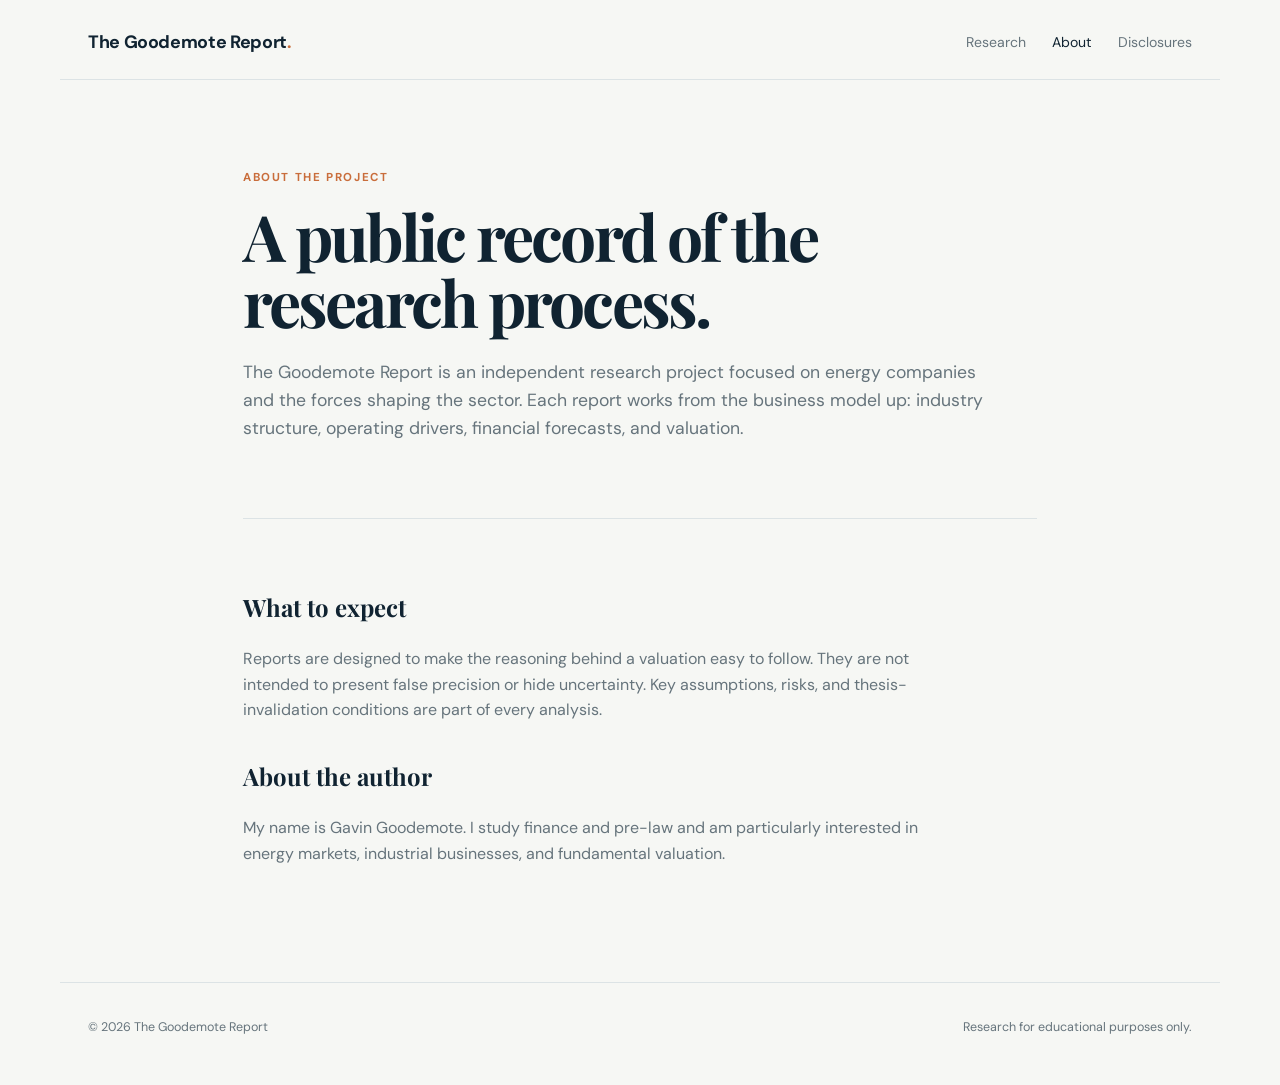
==== about.html @ 98908d02 "Add files via upload" ====
<!doctype html>
<html lang="en">
<head><meta charset="UTF-8" /><meta name="viewport" content="width=device-width, initial-scale=1.0" /><title>About | The Goodemote Report</title><link rel="stylesheet" href="styles.css" /></head>
<body>
  <header class="site-header"><a class="brand" href="index.html">The Goodemote Report<span>.</span></a><nav><a href="research.html">Research</a><a class="active" href="about.html">About</a><a href="disclosures.html">Disclosures</a></nav></header>
  <main class="page-shell narrow"><section class="page-intro"><p class="eyebrow">About the project</p><h1>A public record of the research process.</h1><p>The Goodemote Report is an independent research project focused on energy companies and the forces shaping the sector. Each report works from the business model up: industry structure, operating drivers, financial forecasts, and valuation.</p></section>
  <section class="prose"><h2>What to expect</h2><p>Reports are designed to make the reasoning behind a valuation easy to follow. They are not intended to present false precision or hide uncertainty. Key assumptions, risks, and thesis-invalidation conditions are part of every analysis.</p><h2>About the author</h2><p>My name is Gavin Goodemote. I study finance and pre-law and am particularly interested in energy markets, industrial businesses, and fundamental valuation.</p></section></main>
  <footer class="site-footer"><p>© 2026 The Goodemote Report</p><p>Research for educational purposes only.</p></footer>
</body>
</html>
---- styles.css ----
@import url('https://fonts.googleapis.com/css2?family=DM+Sans:wght@400;500;600;700&family=Playfair+Display:wght@600;700&display=swap');

:root { --navy:#102331; --ink:#18252d; --muted:#66747c; --line:#dce3e5; --cream:#f6f7f4; --orange:#c96d3b; --white:#fff; }
* { box-sizing:border-box; }
body { margin:0; color:var(--ink); background:var(--cream); font-family:'DM Sans',Arial,sans-serif; line-height:1.6; }
a { color:inherit; text-decoration:none; }
.site-header { max-width:1160px; margin:auto; padding:28px 28px 22px; display:flex; justify-content:space-between; align-items:center; border-bottom:1px solid var(--line); }
.brand { color:var(--navy); font-weight:700; font-size:1.12rem; letter-spacing:-.02em; }.brand span { color:var(--orange); }
nav { display:flex; gap:26px; color:var(--muted); font-size:.88rem; } nav a:hover, nav .active { color:var(--navy); }
main { max-width:1160px; margin:auto; padding:0 28px; }.hero { padding:105px 0 115px; max-width:790px; }.eyebrow,.ticker { color:var(--orange); font-size:.72rem; font-weight:700; letter-spacing:.14em; text-transform:uppercase; }.hero h1,.page-intro h1 { color:var(--navy); font-family:'Playfair Display',Georgia,serif; font-size:clamp(2.6rem,6vw,5rem); line-height:1.04; letter-spacing:-.045em; margin:15px 0 22px; }.hero-copy { color:var(--muted); font-size:1.2rem; max-width:620px; }.hero-actions { display:flex; gap:12px; margin-top:32px; flex-wrap:wrap; }.button { padding:12px 20px; border-radius:4px; font-size:.9rem; font-weight:600; }.button-primary { background:var(--navy); color:white; }.button-primary:hover { background:#1d3a4b; }.button-secondary { border:1px solid var(--line); background:white; }.button-secondary:hover { border-color:var(--navy); }
.featured-section,.principles { border-top:1px solid var(--line); padding:72px 0; }.section-heading h2 { color:var(--navy); font-family:'Playfair Display',Georgia,serif; font-size:2.1rem; line-height:1.15; margin:8px 0 30px; }.featured-card { background:var(--navy); color:white; padding:38px; display:flex; justify-content:space-between; gap:30px; align-items:end; border-radius:5px; }.featured-card h3 { font-family:'Playfair Display',Georgia,serif; font-size:2rem; margin:8px 0 10px; }.featured-card p:not(.ticker) { color:#c5d0d4; max-width:650px; margin:0; }.featured-card .ticker { color:#e3a27f; }.text-link { color:white; white-space:nowrap; font-weight:600; }.text-link span { color:#e3a27f; padding-left:8px; }.principle-grid { display:grid; grid-template-columns:repeat(3,1fr); gap:30px; }.principle { border-top:2px solid var(--navy); padding-top:16px; }.principle span { color:var(--orange); font-size:.78rem; font-weight:700; }.principle h3 { margin:8px 0 4px; color:var(--navy); font-size:1.1rem; }.principle p { color:var(--muted); margin:0; font-size:.92rem; }
.page-shell { padding-top:78px; padding-bottom:100px; }.page-shell.narrow { max-width:850px; }.page-intro { max-width:750px; padding-bottom:58px; }.page-intro h1 { font-size:clamp(2.5rem,5vw,4.2rem); }.page-intro > p:last-child { color:var(--muted); font-size:1.1rem; }.report-list { border-top:1px solid var(--line); }.report-row { display:flex; justify-content:space-between; align-items:center; gap:30px; padding:30px 0; border-bottom:1px solid var(--line); }.report-row h2 { color:var(--navy); margin:4px 0 6px; font-size:1.45rem; }.report-row p:not(.ticker) { color:var(--muted); margin:0; }.status { color:var(--orange); font-size:.8rem; white-space:nowrap; font-weight:600; }.empty-note { padding:42px 0; color:var(--navy); }.empty-note p { margin:4px 0; }.muted { color:var(--muted); }.prose { border-top:1px solid var(--line); padding-top:35px; }.prose h2 { color:var(--navy); font-family:'Playfair Display',Georgia,serif; margin-top:34px; }.prose p { color:var(--muted); max-width:720px; }.site-footer { max-width:1160px; margin:auto; padding:22px 28px 35px; border-top:1px solid var(--line); display:flex; justify-content:space-between; gap:20px; color:var(--muted); font-size:.78rem; }
@media (max-width:700px) { .site-header { padding:22px 20px; align-items:flex-start; gap:20px; }.site-header nav { gap:13px; font-size:.78rem; flex-wrap:wrap; justify-content:flex-end; } main { padding:0 20px; }.hero { padding:75px 0 85px; }.featured-card,.report-row { display:block; }.featured-card .text-link { display:inline-block; margin-top:26px; }.status { display:block; margin-top:15px; }.principle-grid { grid-template-columns:1fr; gap:24px; }.site-footer { padding:22px 20px 30px; display:block; }.site-footer p { margin:5px 0; } }
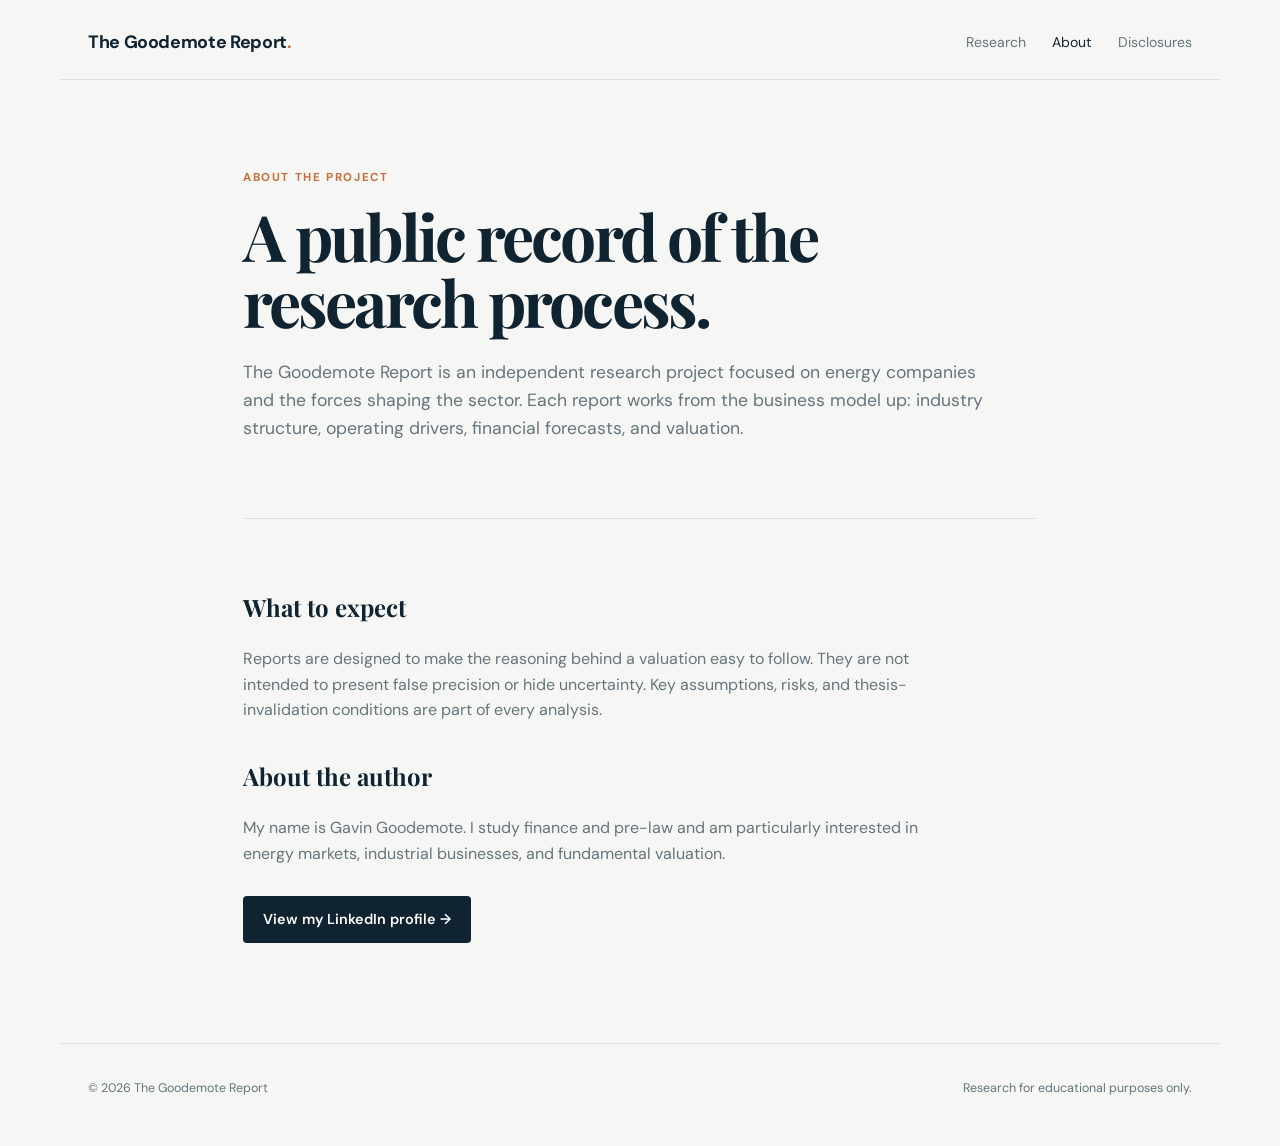
==== commit fd4c7fa9: "Add files via upload" ====
--- a/about.html
+++ b/about.html
@@ -4,7 +4,7 @@
 <body>
   <header class="site-header"><a class="brand" href="index.html">The Goodemote Report<span>.</span></a><nav><a href="research.html">Research</a><a class="active" href="about.html">About</a><a href="disclosures.html">Disclosures</a></nav></header>
   <main class="page-shell narrow"><section class="page-intro"><p class="eyebrow">About the project</p><h1>A public record of the research process.</h1><p>The Goodemote Report is an independent research project focused on energy companies and the forces shaping the sector. Each report works from the business model up: industry structure, operating drivers, financial forecasts, and valuation.</p></section>
-  <section class="prose"><h2>What to expect</h2><p>Reports are designed to make the reasoning behind a valuation easy to follow. They are not intended to present false precision or hide uncertainty. Key assumptions, risks, and thesis-invalidation conditions are part of every analysis.</p><h2>About the author</h2><p>My name is Gavin Goodemote. I study finance and pre-law and am particularly interested in energy markets, industrial businesses, and fundamental valuation.</p></section></main>
+  <section class="prose"><h2>What to expect</h2><p>Reports are designed to make the reasoning behind a valuation easy to follow. They are not intended to present false precision or hide uncertainty. Key assumptions, risks, and thesis-invalidation conditions are part of every analysis.</p><h2>About the author</h2><p>My name is Gavin Goodemote. I study finance and pre-law and am particularly interested in energy markets, industrial businesses, and fundamental valuation.</p><a class="button button-primary inline-button" href="https://www.linkedin.com/in/gavin-goodemote-83895a330/" target="_blank" rel="noopener">View my LinkedIn profile →</a></section></main>
   <footer class="site-footer"><p>© 2026 The Goodemote Report</p><p>Research for educational purposes only.</p></footer>
 </body>
 </html>
--- a/styles.css
+++ b/styles.css
@@ -10,4 +10,6 @@
 main { max-width:1160px; margin:auto; padding:0 28px; }.hero { padding:105px 0 115px; max-width:790px; }.eyebrow,.ticker { color:var(--orange); font-size:.72rem; font-weight:700; letter-spacing:.14em; text-transform:uppercase; }.hero h1,.page-intro h1 { color:var(--navy); font-family:'Playfair Display',Georgia,serif; font-size:clamp(2.6rem,6vw,5rem); line-height:1.04; letter-spacing:-.045em; margin:15px 0 22px; }.hero-copy { color:var(--muted); font-size:1.2rem; max-width:620px; }.hero-actions { display:flex; gap:12px; margin-top:32px; flex-wrap:wrap; }.button { padding:12px 20px; border-radius:4px; font-size:.9rem; font-weight:600; }.button-primary { background:var(--navy); color:white; }.button-primary:hover { background:#1d3a4b; }.button-secondary { border:1px solid var(--line); background:white; }.button-secondary:hover { border-color:var(--navy); }
 .featured-section,.principles { border-top:1px solid var(--line); padding:72px 0; }.section-heading h2 { color:var(--navy); font-family:'Playfair Display',Georgia,serif; font-size:2.1rem; line-height:1.15; margin:8px 0 30px; }.featured-card { background:var(--navy); color:white; padding:38px; display:flex; justify-content:space-between; gap:30px; align-items:end; border-radius:5px; }.featured-card h3 { font-family:'Playfair Display',Georgia,serif; font-size:2rem; margin:8px 0 10px; }.featured-card p:not(.ticker) { color:#c5d0d4; max-width:650px; margin:0; }.featured-card .ticker { color:#e3a27f; }.text-link { color:white; white-space:nowrap; font-weight:600; }.text-link span { color:#e3a27f; padding-left:8px; }.principle-grid { display:grid; grid-template-columns:repeat(3,1fr); gap:30px; }.principle { border-top:2px solid var(--navy); padding-top:16px; }.principle span { color:var(--orange); font-size:.78rem; font-weight:700; }.principle h3 { margin:8px 0 4px; color:var(--navy); font-size:1.1rem; }.principle p { color:var(--muted); margin:0; font-size:.92rem; }
 .page-shell { padding-top:78px; padding-bottom:100px; }.page-shell.narrow { max-width:850px; }.page-intro { max-width:750px; padding-bottom:58px; }.page-intro h1 { font-size:clamp(2.5rem,5vw,4.2rem); }.page-intro > p:last-child { color:var(--muted); font-size:1.1rem; }.report-list { border-top:1px solid var(--line); }.report-row { display:flex; justify-content:space-between; align-items:center; gap:30px; padding:30px 0; border-bottom:1px solid var(--line); }.report-row h2 { color:var(--navy); margin:4px 0 6px; font-size:1.45rem; }.report-row p:not(.ticker) { color:var(--muted); margin:0; }.status { color:var(--orange); font-size:.8rem; white-space:nowrap; font-weight:600; }.empty-note { padding:42px 0; color:var(--navy); }.empty-note p { margin:4px 0; }.muted { color:var(--muted); }.prose { border-top:1px solid var(--line); padding-top:35px; }.prose h2 { color:var(--navy); font-family:'Playfair Display',Georgia,serif; margin-top:34px; }.prose p { color:var(--muted); max-width:720px; }.site-footer { max-width:1160px; margin:auto; padding:22px 28px 35px; border-top:1px solid var(--line); display:flex; justify-content:space-between; gap:20px; color:var(--muted); font-size:.78rem; }
-@media (max-width:700px) { .site-header { padding:22px 20px; align-items:flex-start; gap:20px; }.site-header nav { gap:13px; font-size:.78rem; flex-wrap:wrap; justify-content:flex-end; } main { padding:0 20px; }.hero { padding:75px 0 85px; }.featured-card,.report-row { display:block; }.featured-card .text-link { display:inline-block; margin-top:26px; }.status { display:block; margin-top:15px; }.principle-grid { grid-template-columns:1fr; gap:24px; }.site-footer { padding:22px 20px 30px; display:block; }.site-footer p { margin:5px 0; } }
+.research-category { margin-bottom:76px; }.category-heading { max-width:720px; margin-bottom:20px; }.category-heading h2 { color:var(--navy); font-family:'Playfair Display',Georgia,serif; font-size:2.3rem; line-height:1.15; margin:6px 0 8px; }.category-heading > p:last-child { color:var(--muted); margin:0 0 24px; }.report-row h3 { color:var(--navy); margin:4px 0 6px; font-size:1.35rem; }.ticker-inline { color:var(--orange); font-size:.7rem; font-weight:700; letter-spacing:.08em; }.inline-button { display:inline-block; margin-top:14px; }
+.row-link { color:var(--navy); }.row-link:hover { color:var(--orange); }.report-page { max-width:1200px; }.report-hero { max-width:850px; padding:78px 0 64px; }.report-hero h1 { color:var(--navy); font-family:'Playfair Display',Georgia,serif; font-size:clamp(2.7rem,5vw,4.8rem); line-height:1.05; letter-spacing:-.04em; margin:12px 0 20px; }.report-dek { color:var(--muted); font-size:1.2rem; max-width:720px; }.report-meta { display:flex; gap:22px; flex-wrap:wrap; margin-top:28px; color:var(--muted); font-size:.78rem; }.report-body { display:grid; grid-template-columns:180px minmax(0,760px); gap:70px; align-items:start; }.report-toc { position:sticky; top:24px; display:flex; flex-direction:column; gap:10px; border-top:1px solid var(--line); padding-top:14px; }.report-toc a { color:var(--muted); font-size:.83rem; }.report-toc a:hover { color:var(--orange); }.report-content section { border-top:1px solid var(--line); padding:48px 0 54px; }.report-content h2 { color:var(--navy); font-family:'Playfair Display',Georgia,serif; font-size:2.25rem; line-height:1.15; margin:7px 0 18px; }.report-content p { color:var(--muted); }.callout { background:var(--navy); color:white; padding:24px 28px; margin:30px 0 5px; border-radius:4px; }.callout-label { display:block; color:#e3a27f; font-size:.72rem; letter-spacing:.12em; text-transform:uppercase; font-weight:700; margin-bottom:8px; }.callout strong { font-family:'Playfair Display',Georgia,serif; font-size:1.25rem; line-height:1.3; font-weight:600; }.stat-grid { display:grid; grid-template-columns:repeat(4,1fr); gap:14px; margin:30px 0; }.stat-grid div { border-top:2px solid var(--navy); padding-top:12px; }.stat-grid strong { color:var(--navy); display:block; font-family:'Playfair Display',Georgia,serif; font-size:1.55rem; }.stat-grid span { color:var(--muted); display:block; font-size:.78rem; line-height:1.4; margin-top:4px; }.driver-list { display:grid; grid-template-columns:repeat(3,1fr); gap:22px; }.driver-list div { border-top:2px solid var(--navy); padding-top:13px; }.driver-list span { color:var(--orange); font-size:.78rem; font-weight:700; }.driver-list h3,.two-column h3 { color:var(--navy); margin:6px 0 5px; }.driver-list p { font-size:.9rem; margin-top:0; }.valuation-table { display:grid; grid-template-columns:repeat(3,1fr); border-top:1px solid var(--line); margin:28px 0 12px; }.valuation-table div { border-bottom:1px solid var(--line); padding:15px 12px 15px 0; }.valuation-table span { color:var(--muted); display:block; font-size:.8rem; }.valuation-table strong { color:var(--navy); display:block; font-size:1.3rem; margin-top:2px; }.small-note { font-size:.8rem; }.two-column { display:grid; grid-template-columns:1fr 1fr; gap:35px; }.source-note { border-left:3px solid var(--orange); margin-top:36px; padding:2px 0 2px 18px; }.source-note strong { color:var(--navy); }.source-note p { font-size:.82rem; margin-bottom:0; }
+@media (max-width:700px) { .site-header { padding:22px 20px; align-items:flex-start; gap:20px; }.site-header nav { gap:13px; font-size:.78rem; flex-wrap:wrap; justify-content:flex-end; } main { padding:0 20px; }.hero { padding:75px 0 85px; }.featured-card,.report-row { display:block; }.featured-card .text-link { display:inline-block; margin-top:26px; }.status { display:block; margin-top:15px; }.principle-grid { grid-template-columns:1fr; gap:24px; }.site-footer { padding:22px 20px 30px; display:block; }.site-footer p { margin:5px 0; }.report-body { display:block; }.report-toc { position:static; margin-bottom:35px; }.stat-grid,.driver-list,.valuation-table,.two-column { grid-template-columns:1fr 1fr; }.report-content h2 { font-size:1.9rem; } }
